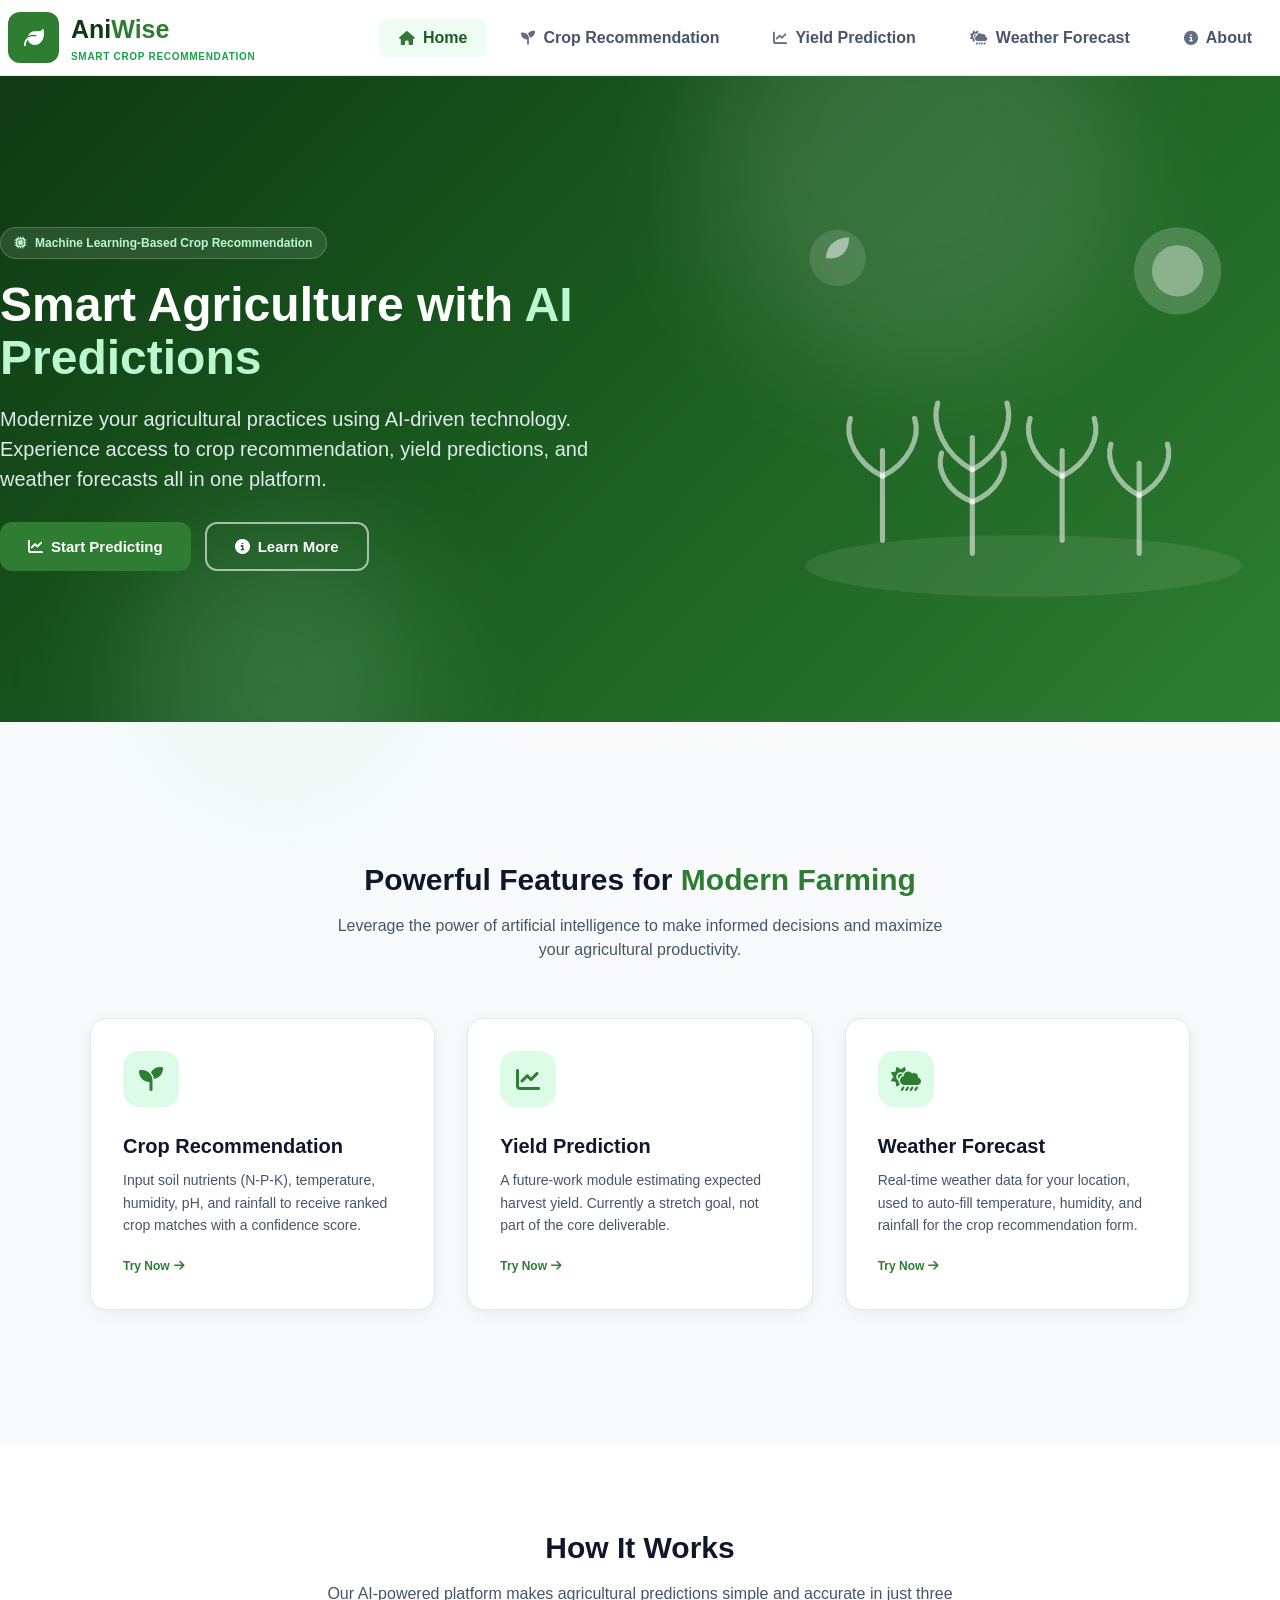
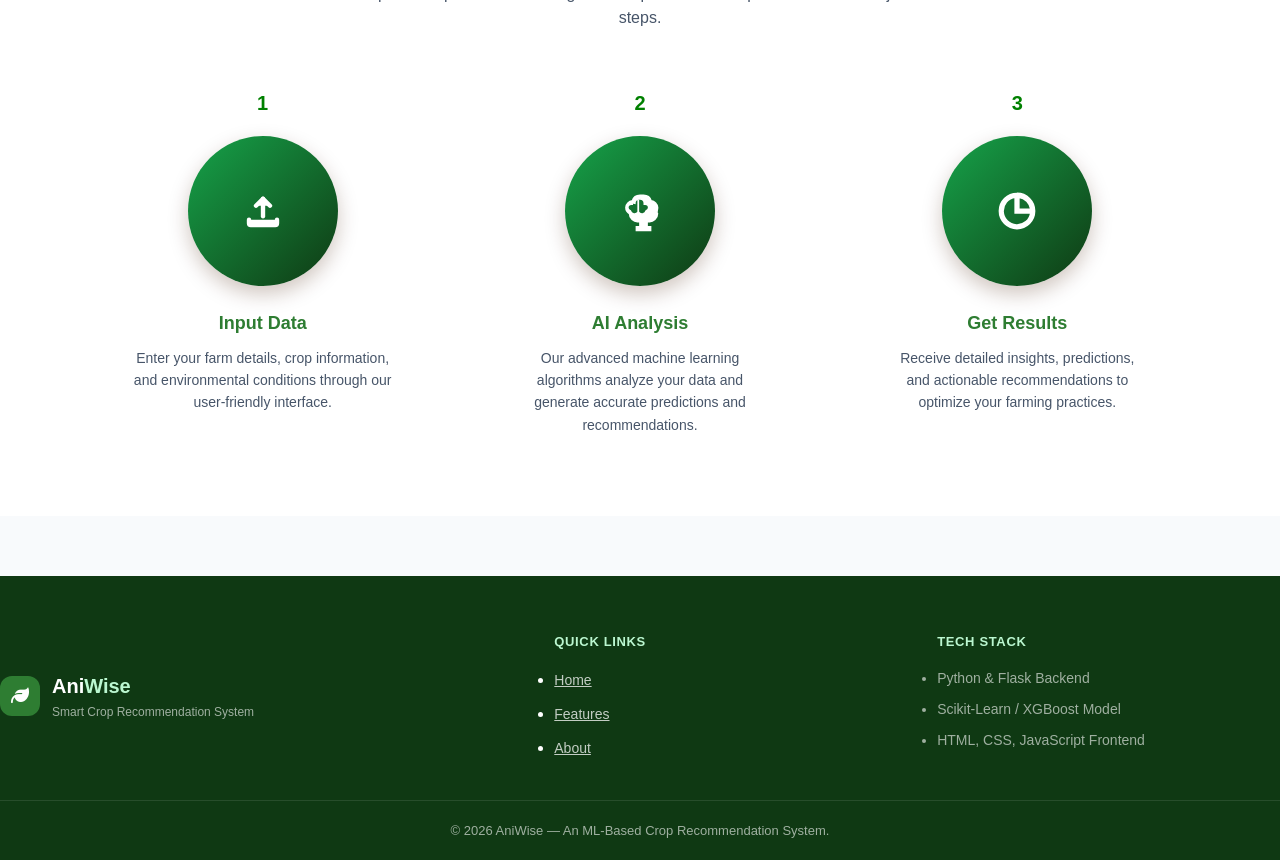
==== index.html @ 0ec26668 "Initial homepage frontend" ====
<!DOCTYPE html>
<html lang="eng">

<head>
    <meta charset="UTF-8">
    <meta name="viewport" content="width=device-width" , initial-scale="1.0">
    <title>AniWise - Smart Crop Recommendation System</title>

    <!-- Icon Library for leaf, wheat, flask icons etc.-->
    <link rel="stylesheet" href="https://cdnjs.cloudflare.com/ajax/libs/font-awesome/6.4.0/css/all.min.css">
    <link rel="preconnect" href="https://fonts.googleapis.com">
    <link rel="preconnect" href="https://fonts.gstatic.com" crossorigin>
    <link href="https://fonts.googleapis.com/css2?family=Plus+Jakarta+Sans:wght@400;500;600;700&display=swap"
        rel="stylesheet">

    <!-- CSS Stylesheet -->
    <link rel="stylesheet" href="style.css">
</head>

<body>
    <!-- ============================================
                    HEADER / NAVIGATION
         ============================================ -->
    <header class="site-header">
        <div class="container header-inner">

            <!-- Logo + brand name -->
            <div class="brand">
                <div class="brand-icon"><i class="fa-solid fa-leaf"></i></div>
                <div>
                    <span class="brand-name">Ani<span class="brand-accent">Wise</span></span>
                    <span class="brand-tagline">Smart Crop Recommendation</span>
                </div>
            </div>

            <!-- Nav links (desktop) -->
            <nav class="nav-links">
                <button class="nav-btn nav-btn-active"><i class="fa-solid fa-house"></i> Home</button>
                <button class="nav-btn"><i class="fa-solid fa-seedling"></i> Crop Recommendation</button>
                <button class="nav-btn"><i class="fa-solid fa-chart-line"></i> Yield Prediction</button>
                <button class="nav-btn"><i class="fa-solid fa-cloud-sun-rain"></i> Weather Forecast</button>
                <button class="nav-btn" onclick="scrollToSection('about-section')"><i
                        class="fa-solid fa-circle-info"></i> About</button>
            </nav>

            <!-- Hamburger button (mobile only) -->
            <button id="mobile-menu-btn" class="mobile-menu-btn">
                <i class="fa-solid fa-bars"></i>
            </button>
        </div>

        <!-- Mobile dropdown menu — hidden by default, toggled by script.js -->
        <div id="mobile-menu" class="mobile-menu">
            <button class="mobile-menu-item">Home</button>
            <button class="mobile-menu-item">Crop Recommendation</button>
            <button class="mobile-menu-item">Yield Prediction</button>
            <button class="mobile-menu-item">Weather</button>
        </div>
    </header>

    <main>

        <!-- ============================================
     HERO SECTION
     ============================================ -->
        <div class="hero">
            <!-- Decorative glow circles, purely visual, positioned behind content -->
            <div class="hero-glow hero-glow-1"></div>
            <div class="hero-glow hero-glow-2"></div>

            <div class="container hero-inner">

                <!-- Left side: headline + text -->
                <div class="hero-text">
                    <span class="hero-badge">
                        <i class="fa-solid fa-microchip"></i> Machine Learning-Based Crop Recommendation
                    </span>
                    <h1 class="hero-title">
                        Smart Agriculture with <span class="hero-title-accent">AI Predictions</span>
                    </h1>
                    <p class="hero-subtitle">
                        Modernize your agricultural practices using AI-driven technology. Experience access to crop
                        recommendation, yield predictions, and weather forecasts all in one platform.
                    </p>
                    <div class="hero-buttons">
                        <button class="btn btn-primary btn-large" onclick="scrollToSection('features-section')">
                            <i class="fa-solid fa-chart-line"></i> Start Predicting
                        </button>
                        <button class="btn btn-outline btn-large" onclick="scrollToSection('about-section')">
                            <i class="fa-solid fa-circle-info"></i> Learn More
                        </button>
                    </div>
                </div>

                <!-- Right side: custom farm illustration (SVG, no image licensing needed) -->
                <div class="hero-illustration">
                    <svg viewBox="0 0 400 340" class="hero-svg" xmlns="http://www.w3.org/2000/svg">
                        <!-- ground -->
                        <ellipse cx="200" cy="300" rx="170" ry="24" fill="rgba(255,255,255,0.08)" />

                        <!-- sun -->
                        <circle cx="320" cy="70" r="34" fill="rgba(255,255,255,0.18)" />
                        <circle cx="320" cy="70" r="20" fill="rgba(255,255,255,0.35)" />

                        <!-- rows of crop leaves -->
                        <g fill="none" stroke="rgba(255,255,255,0.55)" stroke-width="4" stroke-linecap="round">
                            <path d="M90 280 V210" />
                            <path d="M90 230 C70 220 60 200 65 185" />
                            <path d="M90 230 C110 220 120 200 115 185" />

                            <path d="M160 290 V200" />
                            <path d="M160 225 C138 213 128 190 133 173" />
                            <path d="M160 225 C182 213 192 190 187 173" />
                            <path d="M160 250 C140 242 132 225 136 212" />
                            <path d="M160 250 C180 242 188 225 184 212" />

                            <path d="M230 280 V210" />
                            <path d="M230 230 C210 220 200 200 205 185" />
                            <path d="M230 230 C250 220 260 200 255 185" />

                            <path d="M290 290 V220" />
                            <path d="M290 245 C272 236 264 218 268 205" />
                            <path d="M290 245 C308 236 316 218 312 205" />
                        </g>

                        <!-- small leaf badge accent, top left -->
                        <circle cx="55" cy="60" r="22" fill="rgba(255,255,255,0.12)" />
                        <path d="M46 60 C46 50 54 44 64 44 C64 54 58 62 46 60 Z" fill="rgba(255,255,255,0.5)" />
                    </svg>
                </div>

            </div>
        </div>

        <!-- ============================================
             FEATURES SECTION
             ============================================ -->
        <div class="container features-section" id="features-section">

            <div class="section-heading">
                <h2>Powerful Features for <span class="section-heading-accent">Modern Farming</span></h2>
                <p>Leverage the power of artificial intelligence to make informed decisions and maximize your
                    agricultural productivity.</p>
            </div>

            <div class="features-grid features-grid-3">

                <!-- Feature 1 -->
                <div class="feature-card">
                    <div class="feature-icon"><i class="fa-solid fa-seedling"></i></div>
                    <h3>Crop Recommendation</h3>
                    <p>Input soil nutrients (N-P-K), temperature, humidity, pH, and rainfall to receive ranked crop
                        matches with a confidence score.</p>
                    <span class="feature-link">Try Now <i class="fa-solid fa-arrow-right"></i></span>
                </div>

                <!-- Feature 2 -->
                <div class="feature-card">
                    <div class="feature-icon"><i class="fa-solid fa-chart-line"></i></div>
                    <div class="feature-title-row">
                        <h3>Yield Prediction</h3>
                    </div>
                    <p>A future-work module estimating expected harvest yield. Currently a stretch goal, not part of the
                        core deliverable.</p>
                    <span class="feature-link">Try Now <i class="fa-solid fa-arrow-right"></i></span>
                </div>

                <!-- Feature 3 -->
                <div class="feature-card">
                    <div class="feature-icon"><i class="fa-solid fa-cloud-sun-rain"></i></div>
                    <div class="feature-title-row">
                        <h3>Weather Forecast</h3>
                    </div>
                    <p>Real-time weather data for your location, used to auto-fill temperature, humidity, and rainfall
                        for the crop recommendation form.</p>
                    <span class="feature-link">Try Now <i class="fa-solid fa-arrow-right"></i></span>
                </div>

            </div>
        </div>

        <section class="about" id="about-section">
            <div class="section-header">
                <h2>How It Works</h2>
                <p>Our AI-powered platform makes agricultural predictions simple and accurate in just three steps.</p>

            </div>

            <div class="steps-container">
                <!-- Step 1 -->
                <div class="step-card">
                    <div class="step-number">1</div>
                    <div class="icon-circle">
                        <!-- Tray/Upload Icon -->
                        <svg viewBox="0 0 24 24" fill="none" stroke="currentColor" stroke-width="2.5"
                            stroke-linecap="round" stroke-linejoin="round">
                            <path d="M4 17v2a1 1 0 0 0 1 1h14a1 1 0 0 0 1-1v-2" />
                            <polyline points="8 9 12 5 16 9" />
                            <line x1="12" y1="5" x2="12" y2="15" />
                        </svg>
                    </div>
                    <h3 class="step-title">Input Data</h3>
                    <p class="step-description">Enter your farm details, crop information, and environmental conditions
                        through our user-friendly interface.</p>
                </div>

                <!-- Step 2 -->
                <div class="step-card">
                    <div class="step-number">2</div>
                    <div class="icon-circle">
                        <!-- Brain Icon -->
                        <svg viewBox="0 0 24 24">
                            <path
                                d="M12 3a4.5 4.5 0 0 0-4.33 3.27A4.002 4.002 0 0 0 4 10c0 1.51.84 2.82 2.08 3.51A4.502 4.502 0 0 0 11 18h1v3h-2v2h8v-2h-2v-3h1a4.502 4.502 0 0 0 4.92-4.49C21.16 12.82 22 11.51 22 10a4.002 4.002 0 0 0-3.67-3.73A4.5 4.5 0 0 0 14 3h-2zm-1 2h1a2.5 2.5 0 0 1 2.5 2.5v.5h.5A2 2 0 0 1 17 10a2 2 0 0 1-1.38 1.9 2.5 2.5 0 0 1-4.62.6V5zm-2 2.5A2.5 2.5 0 0 1 11.5 5H11v7.5A2.5 2.5 0 0 1 6.38 11.9 2 2 0 0 1 5 10a2 2 0 0 1 2-2h.5v-.5A2.5 2.5 0 0 1 9 7.5z" />
                        </svg>
                    </div>
                    <h3 class="step-title">AI Analysis</h3>
                    <p class="step-description">Our advanced machine learning algorithms analyze your data and generate
                        accurate predictions and recommendations.</p>
                </div>

                <!-- Step 3 -->
                <div class="step-card">
                    <div class="step-number">3</div>
                    <div class="icon-circle">
                        <!-- Pie Chart Icon -->
                        <svg viewBox="0 0 24 24">
                            <path
                                d="M12 2a10 10 0 1 0 10 10A10 10 0 0 0 12 2zm1 2.07A8 8 0 0 1 19.93 11H13ZM11 4.07V13h8.93A8 8 0 1 1 11 4.07z" />
                        </svg>
                    </div>
                    <h3 class="step-title">Get Results</h3>
                    <p class="step-description">Receive detailed insights, predictions, and actionable recommendations
                        to optimize your farming practices.</p>
                </div>
            </div>
        </section>


        <!-- ============================================
                            FOOTER
     ============================================ -->
        <footer class="site-footer">
            <div class="container footer-inner">

                <div class="footer-brand">
                    <div class="footer-brand-icon"><i class="fa-solid fa-leaf"></i></div>
                    <div>
                        <span class="footer-brand-name">Ani<span class="footer-brand-accent">Wise</span></span>
                        <p class="footer-tagline">Smart Crop Recommendation System</p>
                    </div>
                </div>

                <div class="footer-links-group">
                    <h4>Quick Links</h4>
                    <ul class="footer-links">
                        <li><a href="#">Home</a></li>
                        <li><a href="#" onclick="scrollToSection('features-section')">Features</a></li>
                        <li><a href="#" onclick="scrollToSection('about-section')">About</a></li>
                    </ul>
                </div>

                <div class="footer-links-group">
                    <h4>Tech Stack</h4>
                    <ul class="footer-links footer-links-static">
                        <li>Python & Flask Backend</li>
                        <li>Scikit-Learn / XGBoost Model</li>
                        <li>HTML, CSS, JavaScript Frontend</li>
                    </ul>
                </div>

            </div>

            <div class="footer-bottom">
                <p>&copy; 2026 AniWise — An ML-Based Crop Recommendation System.</p>
            </div>
        </footer>

    </main>

    <script src="script.js"></script>

</body>

</html>
---- style.css ----
/* ==========================================================================
   AniWise — Homepage Layout
   Read top to bottom: reset -> colors -> layout helpers -> header ->
   buttons -> hero -> features -> responsive
   ========================================================================== */

/* -- Reset --*/
* {
    margin: 0;
    padding: 0;
    box-sizing: border-box;
}

body {
    font-family: -apple-system, "Segoe UI", Roboto, Arial, sans-serif;
    color: #1e293b;
    background-color: #f8fafc;
    line-height: 1.5;
}

button {
    font-family: inherit;
    cursor: pointer;
    border: none;
    background: none;
}

html {
    scroll-behavior: smooth;
}

/* --- 2. Color Variables ---
   This is the equivalent of Tailwind's "agri-700" etc, just written by
   hand. Change a value here and it updates everywhere it's used. */
:root {
    --agri-50: #f0fdf4;
    --agri-100: #dcfce7;
    --agri-200: #bbf7d0;
    --agri-600: #16a34a;
    --agri-700: #2e7d32;
    --agri-800: #1b5e20;
    --agri-900: #0f3913;

    --slate-100: #f1f5f9;
    --slate-200: #e2e8f0;
    --slate-500: #64748b;
    --slate-600: #475569;
    --slate-700: #334155;
    --slate-900: #0f172a;

    --amber-100: #fef3c7;
    --amber-800: #92400e;

    --blue-100: #dbeafe;
    --blue-800: #1e40af;

    --card-shadow: 0 4px 20px -2px rgba(46, 125, 50, 0.08), 0 2px 6px -1px rgba(0, 0, 0, 0.04);
}

/* --- 3. Layout Helper ---*/

.container {
    max-width: 1350px;
    margin: 0 auto;
    padding: 0 24x;
}

/* --- 4. Header --- */
.site-header {
    position: sticky;
    top: 0;
    z-index: 50;
    background: rgba(255, 255, 255, 0.95);
    backdrop-filter: blur(6px);
    border-bottom: 1px solid var(--slate-200);
}

.header-inner {
    display: flex;
    align-items: center;
    justify-content: space-between;
    height: 75px;
    padding: 0 8px;
}

.brand {
    display: flex;
    align-items: center;
    gap: 12px;
    cursor: pointer;
}

.brand-icon {
    width: 51px;
    height: 51px;
    border-radius: 12px;
    background: var(--agri-700);
    color: white;
    display: flex;
    align-items: center;
    justify-content: center;
    font-size: 20px;
}

.brand-name {
    font-size: 25px;
    font-weight: 775;
    color: var(--agri-900);

}

.brand-accent {
    color: var(--agri-700);
}

.brand-tagline {
    display: block;
    font-size: 10px;
    text-transform: uppercase;
    font-weight: 700;
    color: var(--agri-600);
    letter-spacing: 0.07em;
}

.nav-links {
    display: flex;
    gap: 14px;
}

.nav-btn {
    padding: 10px 20px;
    border-radius: 8px;
    font-size: 16px;
    font-weight: 600;
    color: var(--slate-600);
    transition: background-color 0.15s, color 0.15s;

}

.nav-btn,
.mobile-menu-item {
    display: inline-flex;
    /* lets icon and text sit side by side */
    align-items: center;
    gap: 8px;
}

.nav-btn i,
.mobile-menu-item i {
    font-size: 14px;
    opacity: 0.85;
}

.nav-btn-active {
    color: var(--agri-800);
    background-color: var(--agri-50);
}

.mobile-menu-btn {
    display: none;
    font-size: 20px;
    color: var(--slate-600);
    padding: 8px;
}

.mobile-menu {
    display: none;
    background: white;
    border-bottom: 1px solid var(--slate-200);
    padding: 8px 24px 16px;
    flex-direction: column;
    gap: 8px;
}

.mobile-menu.mobile-menu-open {
    display: flex;
}

.mobile-menu-item {
    text-align: left;
    padding: 10px 12px;
    border-radius: 8px;
    font-weight: 500;
    color: var(--slate-700);
}

.mobile-menu-item:hover {
    background-color: var(--agri-50);
}

/* --- 5. Buttons ---
   One base .btn class handles the shared shape (padding, radius, font),
   then modifier classes (.btn-primary, .btn-white) just swap colors. */

.btn {
    display: inline-flex;
    align-items: center;
    justify-content: center;
    gap: 8px;
    font-weight: 700;
    font-size: 14px;
    padding: 12px 24px;
    border-radius: 12px;
    transition: background-color 0.15s;
}

.btn-primary {
    background-color: var(--agri-700);
    color: white;
}

.btn-primary:hover {
    background-color: var(--agri-800);
}

.btn-white {
    background-color: white;
    color: var(--agri-900);
    box-shadow: 0 4px 14px rgba(0, 0, 0, 0.15);
}

.btn-white:hover {
    background-color: var(--agri-50);
}

/* Outline style — transparent fill, visible border, used for secondary
   actions like "Learn More" so it doesn't compete with the primary button */
.btn-outline {
    background-color: transparent;
    color: white;
    border: 2px solid rgba(255, 255, 255, 0.6);
}

.btn-outline:hover {
    background-color: rgba(255, 255, 255, 0.1);
    border-color: white;
}

/* Slightly bigger padding/text for prominent hero buttons */
.btn-large {
    padding: 14px 28px;
    font-size: 15px;
}

/* --- 6. Hero Section --- */
.hero {
    position: relative;
    background: linear-gradient(135deg, var(--agri-900) 0%, var(--agri-800) 50%, var(--agri-700) 100%);
    color: white;
    padding: 105px 0;
}

.hero-glow {
    position: absolute;
    border-radius: 50%;
    filter: blur(60px);
    pointer-events: none;
}

.hero-glow-1 {
    width: 420px;
    height: 420px;
    background: rgba(255, 255, 255, 0.12);
    top: -120px;
    left: 55%;
}

.hero-glow-2 {
    width: 300px;
    height: 300px;
    background: rgba(187, 247, 208, 0.15);
    bottom: -100px;
    left: 10%;
}

.hero-inner {
    position: relative;
    z-index: 1;
    display: grid;
    grid-template-columns: 7fr 5fr;
    gap: 48px;
    align-items: center;
}

.hero-badge {
    display: inline-flex;
    align-items: center;
    gap: 8px;
    background: rgba(255, 255, 255, 0.1);
    border: 1px solid rgba(255, 255, 255, 0.2);
    padding: 6px 14px;
    border-radius: 999px;
    font-size: 12px;
    font-weight: 600;
    color: var(--agri-200);
    margin-bottom: 20px;
}

.hero-title {
    font-size: 48px;
    font-weight: 900;
    line-height: 1.1;
    margin-bottom: 20px;
}

.hero-title-accent {
    color: var(--agri-200);
}

.hero-subtitle {
    font-size: 20px;
    font-weight: 300;
    color: #e2e8f0;
    max-width: 600px;
    margin-bottom: 28px;
}

.hero-buttons {
    display: flex;
    gap: 14px;
    flex-wrap: wrap;
}

.hero-illustration {
    display: flex;
    justify-content: center;
}

.hero-svg {
    width: 100%;
    max-width: 560px;
    height: auto;
}

.hero-stats {
    display: grid;
    grid-template-columns: 1fr 1fr;
    gap: 16px;
}

.stat-card {
    background: rgba(255, 255, 255, 0.1);
    border: 1px solid rgba(255, 255, 255, 0.1);
    border-radius: 16px;
    padding: 20px;
    text-align: center;
}

.stat-icon {
    width: 48px;
    height: 48px;
    background: rgba(255, 255, 255, 0.2);
    border-radius: 12px;
    display: flex;
    align-items: center;
    justify-content: center;
    font-size: 22px;
    color: var(--agri-200);
    margin: 0 auto 12px;
}

.stat-number {
    font-size: 24px;
    font-weight: 700;
}

.stat-label {
    font-size: 12px;
    color: #cbd5e1;
    margin-top: 4px;
}

/* --- 7. Features Section --- */
.features-section {
    padding: 135px 24px;
}

.section-heading {
    text-align: center;
    max-width: 640px;
    margin: 0 auto 56px;
}

.section-heading h2 {
    font-size: 30px;
    font-weight: 800;
    color: var(--slate-900);
}

.section-heading p {
    margin-top: 12px;
    color: var(--slate-600);
}

.section-heading-accent {
    color: var(--agri-700);
}

.features-grid {
    display: grid;
    gap: 32px;
    margin: 0 auto;
}

.features-grid-3 {
    grid-template-columns: 1fr 1fr 1fr;
    max-width: 1100px;
}

.feature-card {
    background: white;
    padding: 32px;
    border-radius: 16px;
    border: 1px solid var(--slate-200);
    box-shadow: var(--card-shadow);
    cursor: pointer;
    transition: transform 0.15s;
}

.feature-card:hover {
    transform: translateY(-4px);
    /* nudges card up slightly on hover */
}

.feature-icon {
    width: 56px;
    height: 56px;
    background: var(--agri-100);
    color: var(--agri-700);
    border-radius: 16px;
    display: flex;
    align-items: center;
    justify-content: center;
    font-size: 24px;
    margin-bottom: 24px;
}

.feature-card h3 {
    font-size: 20px;
    font-weight: 700;
    color: var(--slate-900);
    margin-bottom: 8px;
}

.feature-title-row {
    display: flex;
    align-items: center;
    gap: 8px;
    margin-bottom: 8px;
}

.feature-title-row h3 {
    margin-bottom: 0;
}

.feature-card p {
    font-size: 14px;
    color: var(--slate-600);
    line-height: 1.6;
    margin-bottom: 16px;
}

.feature-link {
    font-size: 12px;
    font-weight: 700;
    color: var(--agri-700);
    display: inline-flex;
    align-items: center;
    gap: 4px;
}

/* --- 8. Badges (small pill labels like "Prototype", "Live API") --- */
.badge {
    display: inline-block;
    font-size: 10px;
    font-weight: 800;
    text-transform: uppercase;
    letter-spacing: 0.04em;
    padding: 3px 10px;
    border-radius: 999px;
}

.badge-amber {
    background: var(--amber-100);
    color: var(--amber-800);
}

.badge-blue {
    background: var(--blue-100);
    color: var(--blue-800);
}


/* --- How It Works / About Section --- */
.about {
    padding: 80px 24px;
    background-color: white;
    /* matches the reference more closely than gray */
}

.about .section-header {
    text-align: center;
    max-width: 640px;
    margin: 0 auto 56px;
}

.about .section-header h2 {
    font-size: 30px;
    font-weight: 800;
    color: var(--slate-900);
}

.about .section-header p {
    margin-top: 12px;
    color: var(--slate-600);
}

.steps-container {
    display: grid;
    grid-template-columns: 1fr 1fr 1fr;
    gap: 32px;
    max-width: 1100px;
    margin: 0 auto;
}

/* No more card box — just a centered flex column */
.step-card {
    display: flex;
    flex-direction: column;
    align-items: center;
    text-align: center;
}

.step-number {
    width: 34px;
    height: 34px;
    background: var(--agri-500);
    color: green;
    border-radius: 50%;
    display: flex;
    align-items: center;
    justify-content: center;
    font-size: 20px;
    font-weight: 800;
    margin-bottom: 16px;
}

/* Big gradient circle for the icon */
.icon-circle {
    width: 150px;
    height: 150px;
    background: linear-gradient(135deg, var(--agri-600) 0%, var(--agri-900) 100%);
    box-shadow: 0 8px 20px rgba(69, 26, 3, 0.25);
    border-radius: 50%;
    display: flex;
    align-items: center;
    justify-content: center;
    margin-bottom: 24px;
}

.icon-circle svg {
    width: 42px;
    height: 42px;
    fill: white;
    stroke: white;
}

.step-title {
    font-size: 18px;
    font-weight: 700;
    color: var(--agri-700);
    /* was slate-900 */
    margin-bottom: 10px;
}

.step-description {
    font-size: 14px;
    color: var(--slate-600);
    line-height: 1.6;
    max-width: 260px;
    /* keeps description text from stretching too wide under a narrow icon */
}


/* --- Footer --- */
.site-footer {
    background: var(--agri-900);
    color: white;
    padding: 56px 0 0;
    margin-top: 60px;
}

.footer-inner {
    display: grid;
    grid-template-columns: 1.5fr 1fr 1fr;
    gap: 40px;
    padding-bottom: 40px;
}

.footer-brand {
    display: flex;
    align-items: center;
    gap: 12px;
}

.footer-brand-icon {
    width: 40px;
    height: 40px;
    background: var(--agri-700);
    border-radius: 12px;
    display: flex;
    align-items: center;
    justify-content: center;
    font-size: 18px;
    flex-shrink: 0;
}

.footer-brand-name {
    font-size: 20px;
    font-weight: 800;
    color: white;
}

.footer-brand-accent {
    color: var(--agri-200);
}

.footer-tagline {
    font-size: 12px;
    color: rgba(255, 255, 255, 0.6);
    margin-top: 2px;
}

.footer-links-group h4 {
    font-size: 13px;
    text-transform: uppercase;
    letter-spacing: 0.05em;
    color: var(--agri-200);
    margin-bottom: 16px;
}

.footer-links {
    display: flex;
    flex-direction: column;
    gap: 10px;
}

.footer-links a {
    font-size: 14px;
    color: rgba(255, 255, 255, 0.75);
    transition: color 0.15s;
    cursor: pointer;
}

.footer-links a:hover {
    color: white;
}

.footer-links-static li {
    font-size: 14px;
    color: rgba(255, 255, 255, 0.6);
}

.footer-bottom {
    border-top: 1px solid rgba(255, 255, 255, 0.1);
    padding: 20px 0;
    text-align: center;
}

.footer-bottom p {
    font-size: 13px;
    color: rgba(255, 255, 255, 0.6);
}




/* --- 9. Responsive: tablet and smaller --- */
@media (max-width: 900px) {

    .nav-links,
    .header-cta {
        display: none;
        /* hide desktop nav + CTA button */
    }

    .mobile-menu-btn {
        display: block;
        /* show the hamburger icon instead */
    }

    .hero-inner {
        grid-template-columns: 1fr;
        /* stack text and stats vertically */
        text-align: center;
    }

    .hero-text {
        display: flex;
        flex-direction: column;
        align-items: center;
    }

    .features-grid-3 {
        grid-template-columns: 1fr;
        /* stack the 3 feature cards */
    }

    @media (max-width: 900px) {
        .steps-container {
            grid-template-columns: 1fr;
        }
    }

    @media (max-width: 900px) {
        .footer-inner {
            grid-template-columns: 1fr;
            gap: 32px;
            text-align: center;
        }

        .footer-brand {
            justify-content: center;
        }
    }


}
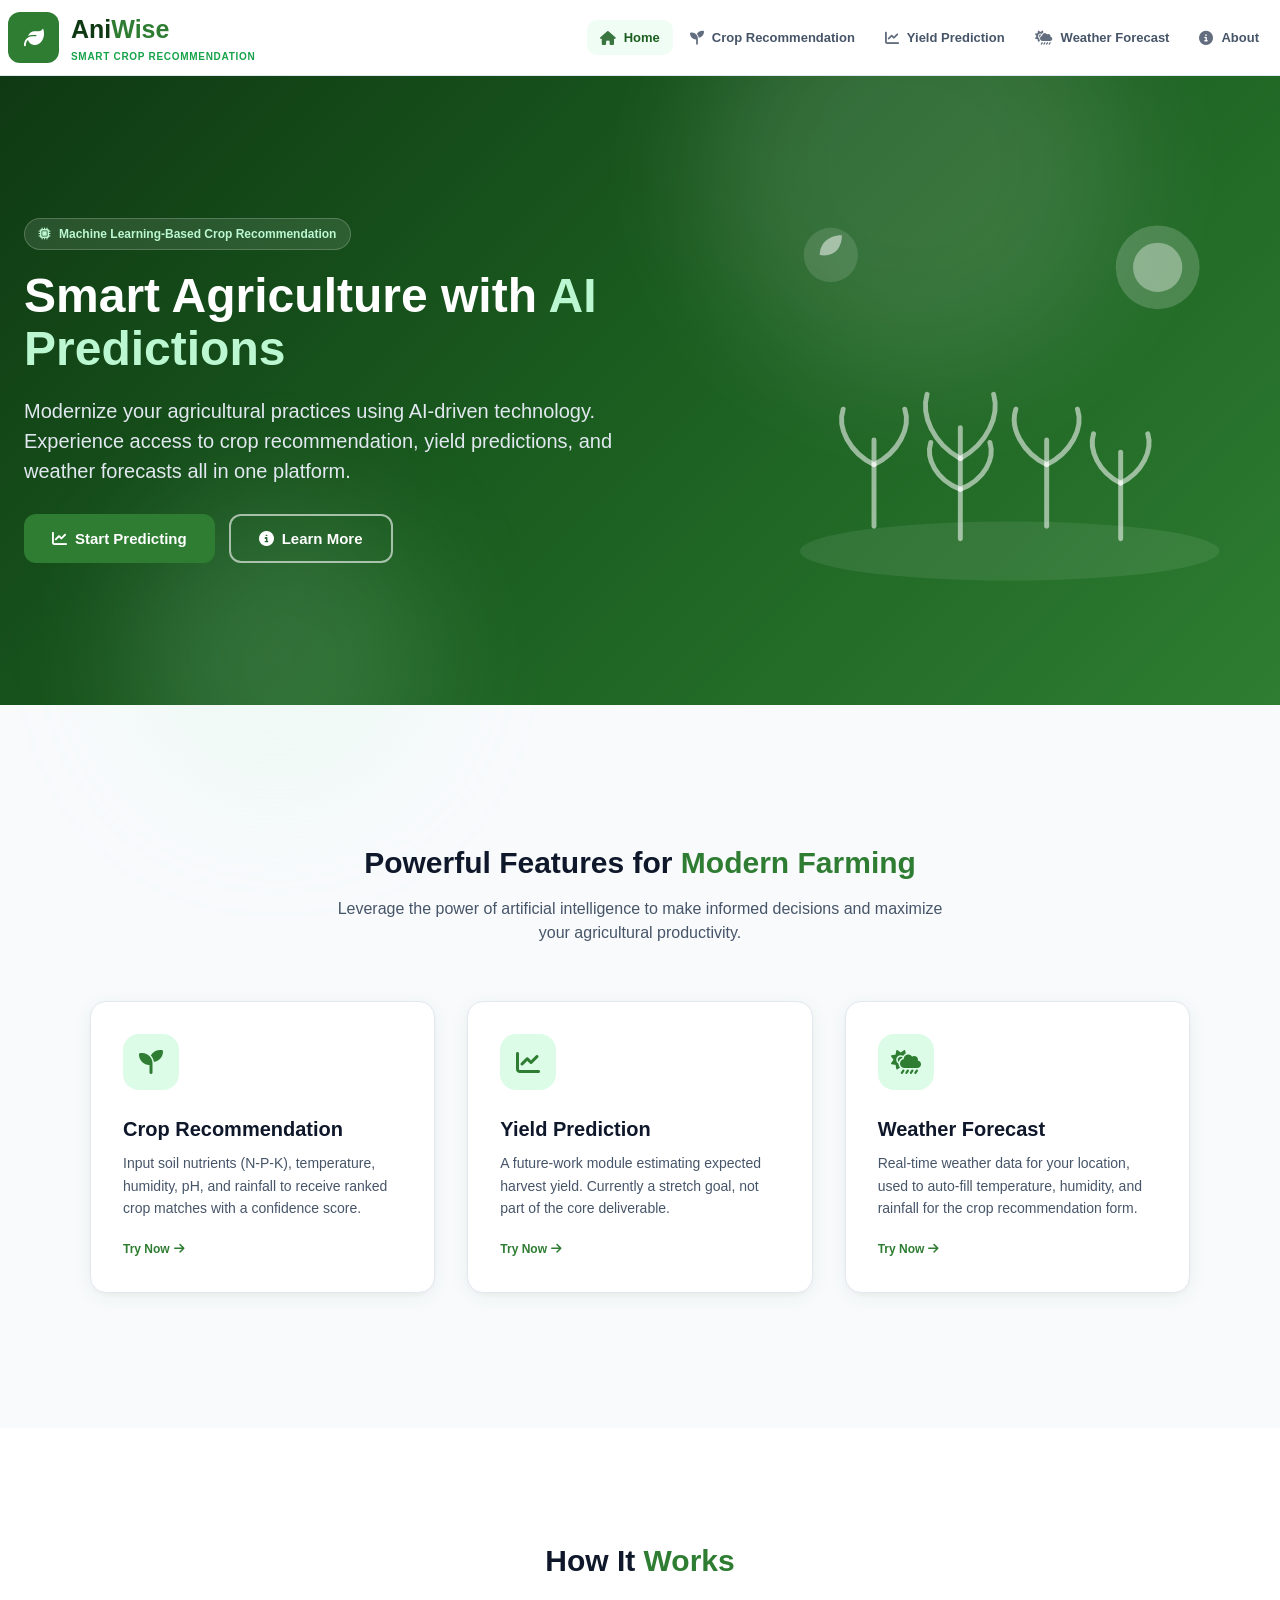
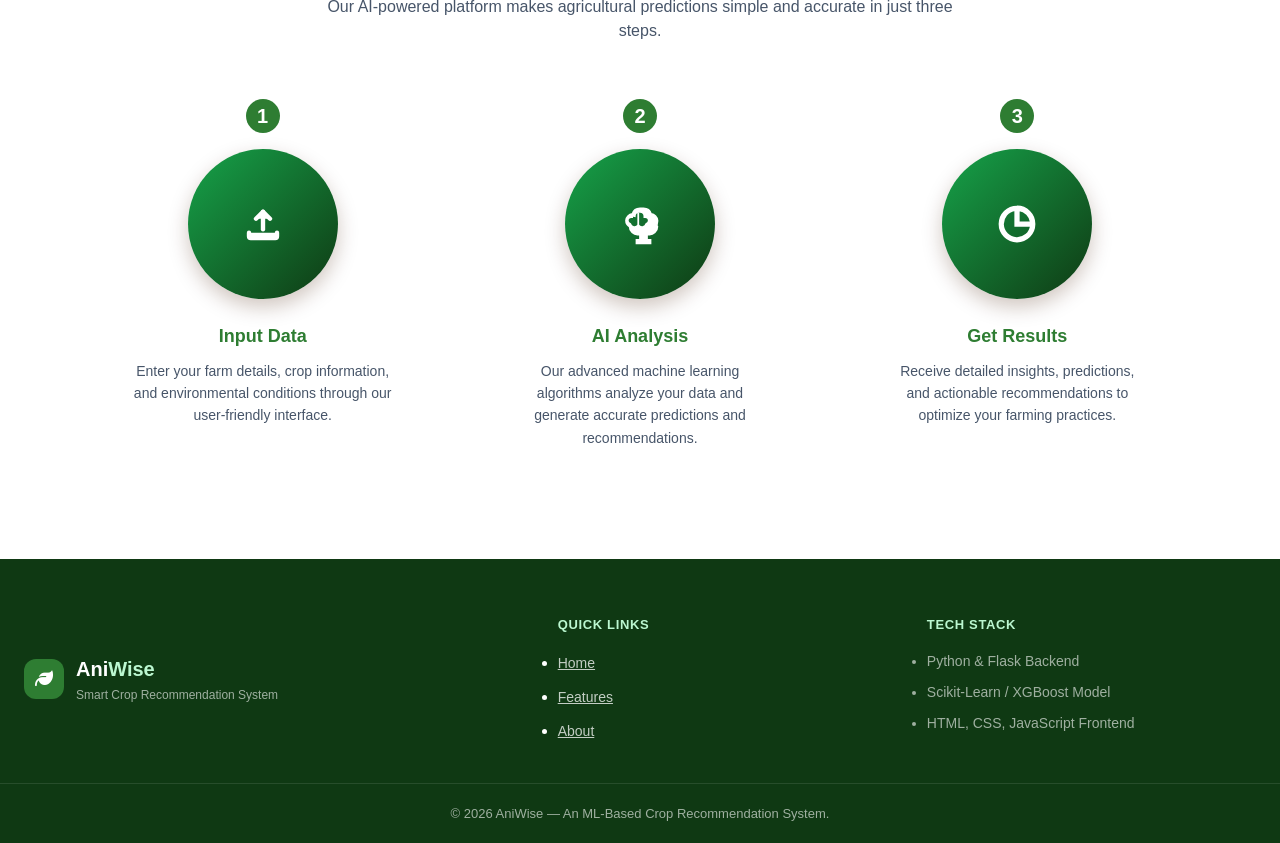
==== commit de3035f3: "Add crop recommendation, yield prediction, and about pages" ====
--- a/index.html
+++ b/index.html
@@ -1,9 +1,9 @@
 <!DOCTYPE html>
-<html lang="eng">
+<html lang="en">
 
 <head>
     <meta charset="UTF-8">
-    <meta name="viewport" content="width=device-width" , initial-scale="1.0">
+    <meta name="viewport" content="width=device-width, initial-scale=1.0">
     <title>AniWise - Smart Crop Recommendation System</title>
 
     <!-- Icon Library for leaf, wheat, flask icons etc.-->
@@ -14,7 +14,7 @@
         rel="stylesheet">
 
     <!-- CSS Stylesheet -->
-    <link rel="stylesheet" href="style.css">
+    <link rel="stylesheet" href="css/main.css">
 </head>
 
 <body>
@@ -36,26 +36,23 @@
             <!-- Nav links (desktop) -->
             <nav class="nav-links">
                 <button class="nav-btn nav-btn-active"><i class="fa-solid fa-house"></i> Home</button>
-                <button class="nav-btn"><i class="fa-solid fa-seedling"></i> Crop Recommendation</button>
-                <button class="nav-btn"><i class="fa-solid fa-chart-line"></i> Yield Prediction</button>
-                <button class="nav-btn"><i class="fa-solid fa-cloud-sun-rain"></i> Weather Forecast</button>
-                <button class="nav-btn" onclick="scrollToSection('about-section')"><i
-                        class="fa-solid fa-circle-info"></i> About</button>
+                <a href="crop-recommendation.html" class="nav-btn">
+                    <i class="fa-solid fa-seedling"></i>
+                    Crop Recommendation
+                </a>
+                <a href="yield.html" class="nav-btn">
+                    <i class="fa-solid fa-chart-line"></i>
+                    Yield Prediction
+                    <a href="#weather-section" class="nav-btn">
+                        <i class="fa-solid fa-cloud-sun-rain"></i>
+                        Weather Forecast
+                    </a>
+                    <a href="about.html" class="nav-btn">
+                        <i class="fa-solid fa-circle-info"></i>
+                        About
+                    </a>
             </nav>
 
-            <!-- Hamburger button (mobile only) -->
-            <button id="mobile-menu-btn" class="mobile-menu-btn">
-                <i class="fa-solid fa-bars"></i>
-            </button>
-        </div>
-
-        <!-- Mobile dropdown menu — hidden by default, toggled by script.js -->
-        <div id="mobile-menu" class="mobile-menu">
-            <button class="mobile-menu-item">Home</button>
-            <button class="mobile-menu-item">Crop Recommendation</button>
-            <button class="mobile-menu-item">Yield Prediction</button>
-            <button class="mobile-menu-item">Weather</button>
-        </div>
     </header>
 
     <main>
@@ -151,7 +148,9 @@
                     <h3>Crop Recommendation</h3>
                     <p>Input soil nutrients (N-P-K), temperature, humidity, pH, and rainfall to receive ranked crop
                         matches with a confidence score.</p>
-                    <span class="feature-link">Try Now <i class="fa-solid fa-arrow-right"></i></span>
+                    <a href="crop-recommendation.html" class="feature-link">
+                        Try Now <i class="fa-solid fa-arrow-right"></i>
+                    </a>
                 </div>
 
                 <!-- Feature 2 -->
@@ -162,7 +161,10 @@
                     </div>
                     <p>A future-work module estimating expected harvest yield. Currently a stretch goal, not part of the
                         core deliverable.</p>
-                    <span class="feature-link">Try Now <i class="fa-solid fa-arrow-right"></i></span>
+                    <a href="yield.html" class="feature-link">
+                        Try Now
+                        <i class="fa-solid fa-arrow-right"></i>
+                    </a>
                 </div>
 
                 <!-- Feature 3 -->
@@ -179,9 +181,14 @@
             </div>
         </div>
 
+
+        <!-- ============================================
+             HOW IT WORKS SECTION
+             ============================================ -->
+
         <section class="about" id="about-section">
             <div class="section-header">
-                <h2>How It Works</h2>
+                <h2>How It <span class="section-heading-accent">Works</span></h2>
                 <p>Our AI-powered platform makes agricultural predictions simple and accurate in just three steps.</p>
 
             </div>
@@ -278,8 +285,7 @@
 
     </main>
 
-    <script src="script.js"></script>
-
+    <script src="js/script.js"></script>
 </body>
 
 </html>
--- a/css/main.css
+++ b/css/main.css
@@ -0,0 +1,842 @@
+/* ==========================================================================
+   AniWise — Main / Homepage Stylesheet
+   Shared styles + Homepage
+   ========================================================================== */
+
+
+/* ==========================================================================
+   1. RESET
+   ========================================================================== */
+
+* {
+    margin: 0;
+    padding: 0;
+    box-sizing: border-box;
+}
+
+html {
+    scroll-behavior: smooth;
+}
+
+body {
+    font-family: -apple-system, "Segoe UI", Roboto, Arial, sans-serif;
+    color: #1e293b;
+    background-color: #f8fafc;
+    line-height: 1.5;
+}
+
+button {
+    font-family: inherit;
+    cursor: pointer;
+    border: none;
+    background: none;
+}
+
+
+/* ==========================================================================
+   2. COLOR VARIABLES
+   ========================================================================== */
+
+:root {
+    --agri-50: #f0fdf4;
+    --agri-100: #dcfce7;
+    --agri-200: #bbf7d0;
+    --agri-600: #16a34a;
+    --agri-700: #2e7d32;
+    --agri-800: #1b5e20;
+    --agri-900: #0f3913;
+
+    --slate-100: #f1f5f9;
+    --slate-200: #e2e8f0;
+    --slate-500: #64748b;
+    --slate-600: #475569;
+    --slate-700: #334155;
+    --slate-900: #0f172a;
+
+    --amber-100: #fef3c7;
+    --amber-800: #92400e;
+
+    --blue-100: #dbeafe;
+    --blue-800: #1e40af;
+
+    --card-shadow:
+        0 4px 20px -2px rgba(46, 125, 50, 0.08),
+        0 2px 6px -1px rgba(0, 0, 0, 0.04);
+}
+
+
+/* ==========================================================================
+   3. LAYOUT
+   ========================================================================== */
+
+.container {
+    width: 100%;
+    max-width: 1350px;
+    margin: 0 auto;
+    padding: 0 24px;
+}
+
+
+/* ==========================================================================
+   4. HEADER / NAVIGATION
+   ========================================================================== */
+
+.site-header {
+    position: sticky;
+    top: 0;
+    z-index: 50;
+
+    background: rgba(255, 255, 255, 0.95);
+    backdrop-filter: blur(6px);
+
+    border-bottom: 1px solid var(--slate-200);
+}
+
+.header-inner {
+    display: flex;
+    align-items: center;
+
+    height: 75px;
+    padding: 0 8px;
+}
+
+.brand {
+    display: flex;
+    align-items: center;
+    gap: 12px;
+
+    cursor: pointer;
+}
+
+.brand-icon {
+    width: 51px;
+    height: 51px;
+
+    border-radius: 12px;
+
+    background: var(--agri-700);
+    color: white;
+
+    display: flex;
+    align-items: center;
+    justify-content: center;
+
+    font-size: 20px;
+}
+
+.brand-name {
+    font-size: 25px;
+    font-weight: 775;
+    color: var(--agri-900);
+}
+
+.brand-accent {
+    color: var(--agri-700);
+}
+
+.brand-tagline {
+    display: block;
+
+    font-size: 10px;
+    text-transform: uppercase;
+    font-weight: 700;
+
+    color: var(--agri-600);
+
+    letter-spacing: 0.07em;
+}
+
+.nav-links {
+    display: flex;
+    align-items: center;
+
+    gap: 4px;
+    margin-left: auto;
+
+    flex-shrink: 0;
+}
+
+.nav-btn {
+    display: inline-flex;
+    align-items: center;
+    gap: 8px;
+
+    padding: 9px 12px;
+
+    white-space: nowrap;
+    text-decoration: none;
+
+    color: var(--slate-600);
+
+    font-size: 13px;
+    font-weight: 600;
+
+    background: transparent;
+    border: 1px solid transparent;
+    border-radius: 10px;
+}
+
+.nav-btn:hover {
+    color: var(--agri-700);
+
+    background-color: var(--agri-100);
+
+    border-color: rgba(22, 101, 52, 0.08);
+
+    transform: translateY(-1px);
+}
+
+.nav-btn i {
+    font-size: 14px;
+    opacity: 0.85;
+}
+
+.nav-btn-active {
+    color: var(--agri-800);
+    background-color: var(--agri-50);
+}
+
+
+/* ==========================================================================
+   5. BUTTONS
+   ========================================================================== */
+
+.btn {
+    display: inline-flex;
+    align-items: center;
+    justify-content: center;
+
+    gap: 8px;
+
+    font-weight: 700;
+    font-size: 14px;
+
+    padding: 12px 24px;
+
+    border-radius: 12px;
+
+    transition: background-color 0.15s;
+}
+
+.btn-primary {
+    background-color: var(--agri-700);
+    color: white;
+}
+
+.btn-primary:hover {
+    background-color: var(--agri-800);
+}
+
+.btn-white {
+    background-color: white;
+    color: var(--agri-900);
+
+    box-shadow: 0 4px 14px rgba(0, 0, 0, 0.15);
+}
+
+.btn-white:hover {
+    background-color: var(--agri-50);
+}
+
+.btn-outline {
+    background-color: transparent;
+    color: white;
+
+    border: 2px solid rgba(255, 255, 255, 0.6);
+}
+
+.btn-outline:hover {
+    background-color: rgba(255, 255, 255, 0.1);
+    border-color: white;
+}
+
+.btn-large {
+    padding: 14px 28px;
+    font-size: 15px;
+}
+
+
+/* ==========================================================================
+   6. HERO SECTION
+   ========================================================================== */
+
+.hero {
+    position: relative;
+
+    background: linear-gradient(135deg,
+            var(--agri-900) 0%,
+            var(--agri-800) 50%,
+            var(--agri-700) 100%);
+
+    color: white;
+
+    padding: 105px 0;
+}
+
+.hero-glow {
+    position: absolute;
+
+    border-radius: 50%;
+
+    filter: blur(60px);
+
+    pointer-events: none;
+}
+
+.hero-glow-1 {
+    width: 420px;
+    height: 420px;
+
+    background: rgba(255, 255, 255, 0.12);
+
+    top: -120px;
+    left: 55%;
+}
+
+.hero-glow-2 {
+    width: 300px;
+    height: 300px;
+
+    background: rgba(187, 247, 208, 0.15);
+
+    bottom: -100px;
+    left: 10%;
+}
+
+.hero-inner {
+    position: relative;
+    z-index: 1;
+
+    display: grid;
+
+    grid-template-columns: 7fr 5fr;
+
+    gap: 48px;
+
+    align-items: center;
+}
+
+.hero-badge {
+    display: inline-flex;
+    align-items: center;
+    gap: 8px;
+
+    background: rgba(255, 255, 255, 0.1);
+
+    border: 1px solid rgba(255, 255, 255, 0.2);
+
+    padding: 6px 14px;
+
+    border-radius: 999px;
+
+    font-size: 12px;
+    font-weight: 600;
+
+    color: var(--agri-200);
+
+    margin-bottom: 20px;
+}
+
+.hero-title {
+    font-size: 48px;
+    font-weight: 900;
+
+    line-height: 1.1;
+
+    margin-bottom: 20px;
+}
+
+.hero-title-accent {
+    color: var(--agri-200);
+}
+
+.hero-subtitle {
+    font-size: 20px;
+    font-weight: 300;
+
+    color: #e2e8f0;
+
+    max-width: 600px;
+
+    margin-bottom: 28px;
+}
+
+.hero-buttons {
+    display: flex;
+    gap: 14px;
+
+    flex-wrap: wrap;
+}
+
+.hero-illustration {
+    display: flex;
+    justify-content: center;
+}
+
+.hero-svg {
+    width: 100%;
+    max-width: 560px;
+    height: auto;
+}
+
+.hero-stats {
+    display: grid;
+
+    grid-template-columns: 1fr 1fr;
+
+    gap: 16px;
+}
+
+.stat-card {
+    background: rgba(255, 255, 255, 0.1);
+
+    border: 1px solid rgba(255, 255, 255, 0.1);
+
+    border-radius: 16px;
+
+    padding: 20px;
+
+    text-align: center;
+}
+
+.stat-icon {
+    width: 48px;
+    height: 48px;
+
+    background: rgba(255, 255, 255, 0.2);
+
+    border-radius: 12px;
+
+    display: flex;
+    align-items: center;
+    justify-content: center;
+
+    font-size: 22px;
+
+    color: var(--agri-200);
+
+    margin: 0 auto 12px;
+}
+
+.stat-number {
+    font-size: 24px;
+    font-weight: 700;
+}
+
+.stat-label {
+    font-size: 12px;
+
+    color: #cbd5e1;
+
+    margin-top: 4px;
+}
+
+
+/* ==========================================================================
+   7. FEATURES SECTION
+   ========================================================================== */
+
+.features-section {
+    padding: 135px 24px;
+}
+
+.section-heading {
+    text-align: center;
+
+    max-width: 640px;
+
+    margin: 0 auto 56px;
+}
+
+.section-heading h2 {
+    font-size: 30px;
+    font-weight: 800;
+
+    color: var(--slate-900);
+}
+
+.section-heading p {
+    margin-top: 12px;
+
+    color: var(--slate-600);
+}
+
+.section-heading-accent {
+    color: var(--agri-700);
+}
+
+.features-grid {
+    display: grid;
+
+    gap: 32px;
+
+    margin: 0 auto;
+}
+
+.features-grid-3 {
+    grid-template-columns: 1fr 1fr 1fr;
+
+    max-width: 1100px;
+}
+
+.feature-card {
+    background: white;
+
+    padding: 32px;
+
+    border-radius: 16px;
+
+    border: 1px solid var(--slate-200);
+
+    box-shadow: var(--card-shadow);
+
+    cursor: pointer;
+
+    transition: transform 0.15s;
+}
+
+.feature-card:hover {
+    transform: translateY(-4px);
+}
+
+.feature-icon {
+    width: 56px;
+    height: 56px;
+
+    background: var(--agri-100);
+
+    color: var(--agri-700);
+
+    border-radius: 16px;
+
+    display: flex;
+    align-items: center;
+    justify-content: center;
+
+    font-size: 24px;
+
+    margin-bottom: 24px;
+}
+
+.feature-card h3 {
+    font-size: 20px;
+    font-weight: 700;
+
+    color: var(--slate-900);
+
+    margin-bottom: 8px;
+}
+
+.feature-title-row {
+    display: flex;
+    align-items: center;
+
+    gap: 8px;
+
+    margin-bottom: 8px;
+}
+
+.feature-title-row h3 {
+    margin-bottom: 0;
+}
+
+.feature-card p {
+    font-size: 14px;
+
+    color: var(--slate-600);
+
+    line-height: 1.6;
+
+    margin-bottom: 16px;
+}
+
+.feature-link {
+    font-size: 12px;
+    font-weight: 700;
+
+    color: var(--agri-700);
+
+    display: inline-flex;
+    align-items: center;
+
+    gap: 4px;
+
+    text-decoration: none;
+}
+
+
+/* ==========================================================================
+   8. BADGES
+   ========================================================================== */
+
+.badge {
+    display: inline-block;
+
+    font-size: 10px;
+    font-weight: 800;
+
+    text-transform: uppercase;
+
+    letter-spacing: 0.04em;
+
+    padding: 3px 10px;
+
+    border-radius: 999px;
+}
+
+.badge-amber {
+    background: var(--amber-100);
+    color: var(--amber-800);
+}
+
+.badge-blue {
+    background: var(--blue-100);
+    color: var(--blue-800);
+}
+
+
+/* ==========================================================================
+   9. ABOUT / HOW IT WORKS
+   ========================================================================== */
+
+.about {
+    padding: 110px 24px;
+
+    background-color: white;
+}
+
+.about .section-header {
+    text-align: center;
+
+    max-width: 640px;
+
+    margin: 0 auto 56px;
+}
+
+.about .section-header h2 {
+    font-size: 30px;
+    font-weight: 800;
+
+    color: var(--slate-900);
+}
+
+.about .section-header p {
+    margin-top: 12px;
+
+    color: var(--slate-600);
+}
+
+.steps-container {
+    display: grid;
+
+    grid-template-columns: 1fr 1fr 1fr;
+
+    gap: 32px;
+
+    max-width: 1100px;
+
+    margin: 0 auto;
+}
+
+.step-card {
+    display: flex;
+
+    flex-direction: column;
+
+    align-items: center;
+
+    text-align: center;
+}
+
+.step-number {
+    width: 34px;
+    height: 34px;
+
+    background: var(--agri-700);
+
+    color: white;
+
+    border-radius: 50%;
+
+    display: flex;
+    align-items: center;
+    justify-content: center;
+
+    font-size: 20px;
+    font-weight: 800;
+
+    margin-bottom: 16px;
+}
+
+.icon-circle {
+    width: 150px;
+    height: 150px;
+
+    background: linear-gradient(135deg,
+            var(--agri-600) 0%,
+            var(--agri-900) 100%);
+
+    box-shadow: 0 8px 20px rgba(69, 26, 3, 0.25);
+
+    border-radius: 50%;
+
+    display: flex;
+    align-items: center;
+    justify-content: center;
+
+    margin-bottom: 24px;
+}
+
+.icon-circle svg {
+    width: 42px;
+    height: 42px;
+
+    fill: white;
+    stroke: white;
+}
+
+.step-title {
+    font-size: 18px;
+    font-weight: 700;
+
+    color: var(--agri-700);
+
+    margin-bottom: 10px;
+}
+
+.step-description {
+    font-size: 14px;
+
+    color: var(--slate-600);
+
+    line-height: 1.6;
+
+    max-width: 260px;
+}
+
+
+/* ==========================================================================
+   10. FOOTER
+   ========================================================================== */
+
+.site-footer {
+    background: var(--agri-900);
+
+    color: white;
+
+    padding: 56px 0 0;
+
+}
+
+.footer-inner {
+    display: grid;
+
+    grid-template-columns: 1.5fr 1fr 1fr;
+
+    gap: 40px;
+
+    padding-bottom: 40px;
+}
+
+.footer-brand {
+    display: flex;
+
+    align-items: center;
+
+    gap: 12px;
+}
+
+.footer-brand-icon {
+    width: 40px;
+    height: 40px;
+
+    background: var(--agri-700);
+
+    border-radius: 12px;
+
+    display: flex;
+    align-items: center;
+    justify-content: center;
+
+    font-size: 18px;
+
+    flex-shrink: 0;
+}
+
+.footer-brand-name {
+    font-size: 20px;
+    font-weight: 800;
+
+    color: white;
+}
+
+.footer-brand-accent {
+    color: var(--agri-200);
+}
+
+.footer-tagline {
+    font-size: 12px;
+
+    color: rgba(255, 255, 255, 0.6);
+
+    margin-top: 2px;
+}
+
+.footer-links-group h4 {
+    font-size: 13px;
+
+    text-transform: uppercase;
+
+    letter-spacing: 0.05em;
+
+    color: var(--agri-200);
+
+    margin-bottom: 16px;
+}
+
+.footer-links {
+    display: flex;
+
+    flex-direction: column;
+
+    gap: 10px;
+}
+
+.footer-links a {
+    font-size: 14px;
+
+    color: rgba(255, 255, 255, 0.75);
+
+    transition: color 0.15s;
+
+    cursor: pointer;
+}
+
+.footer-links a:hover {
+    color: white;
+}
+
+.footer-links-static li {
+    font-size: 14px;
+
+    color: rgba(255, 255, 255, 0.6);
+}
+
+.footer-bottom {
+    border-top: 1px solid rgba(255, 255, 255, 0.1);
+
+    padding: 20px 0;
+
+    text-align: center;
+}
+
+.footer-bottom p {
+    font-size: 13px;
+
+    color: rgba(255, 255, 255, 0.6);
+}
+
+
+/* ==========================================================================
+   11. HOMEPAGE RESPONSIVE
+   ========================================================================== */
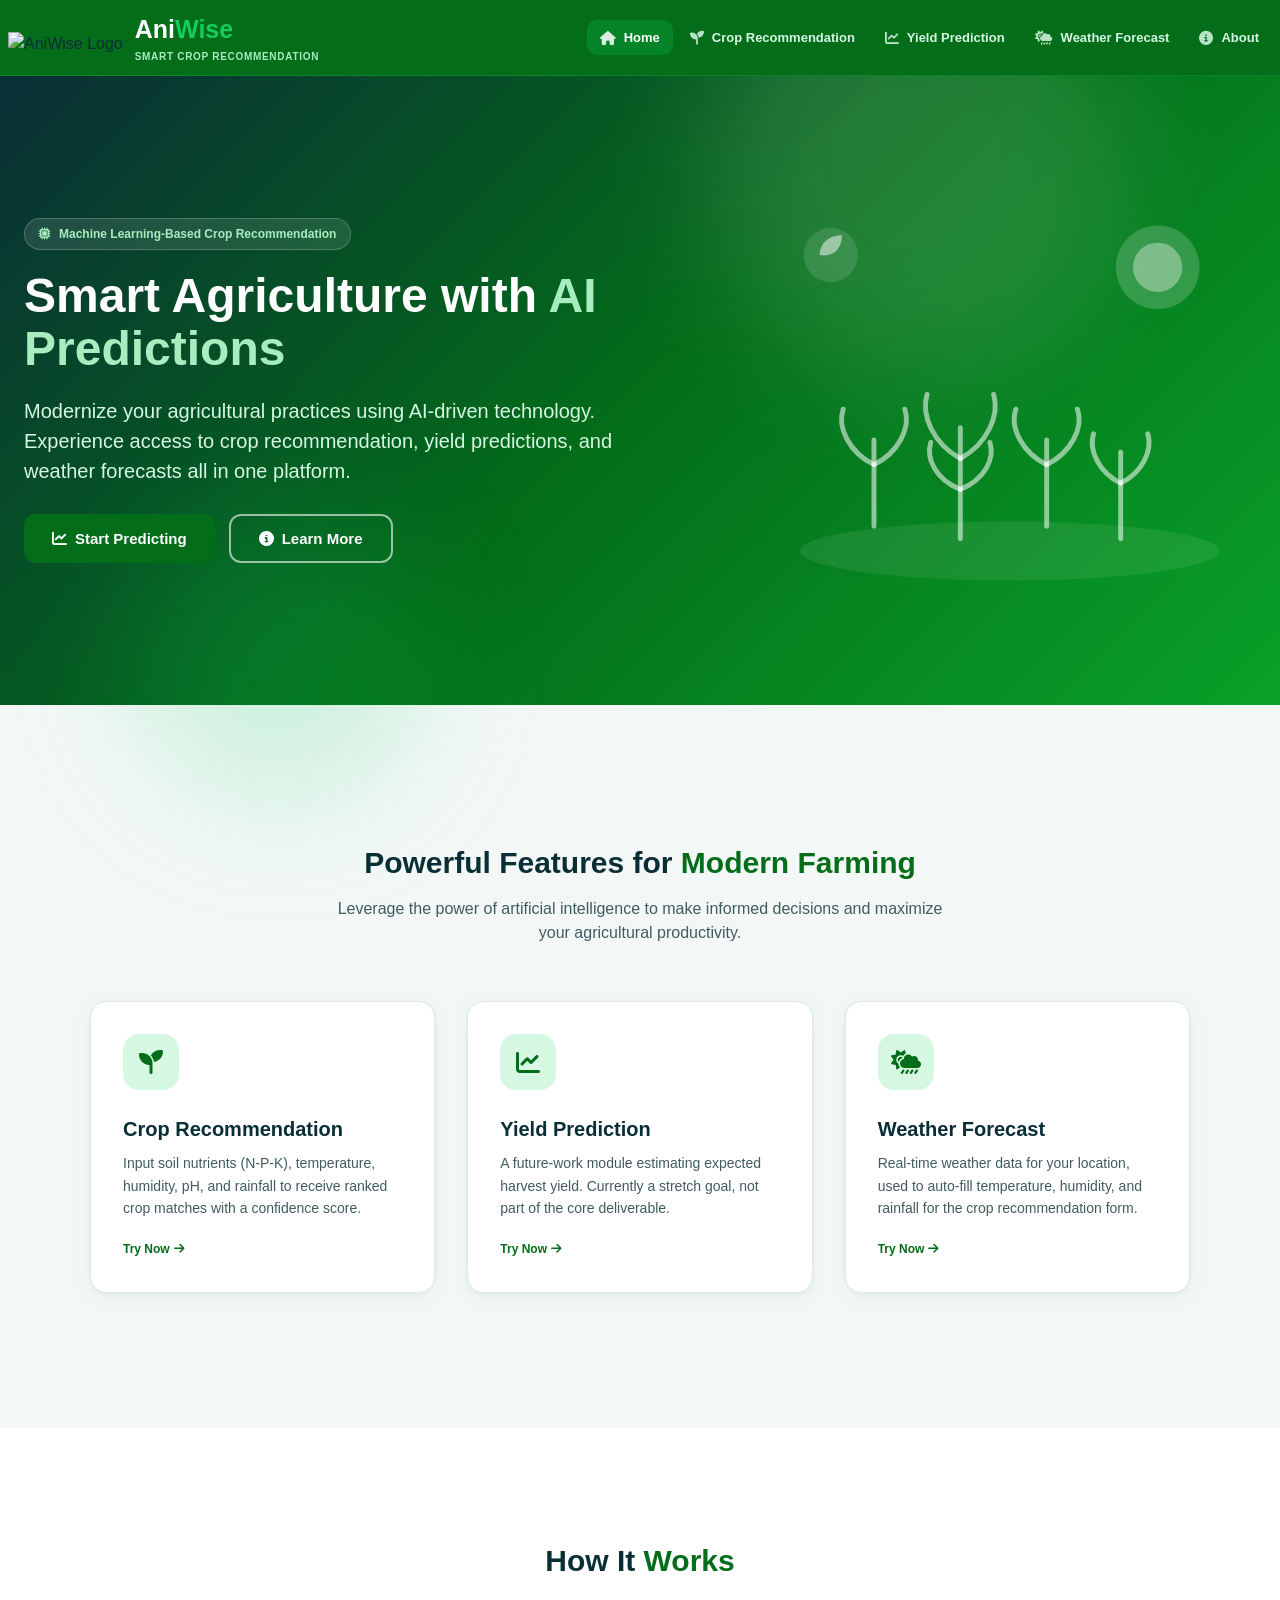
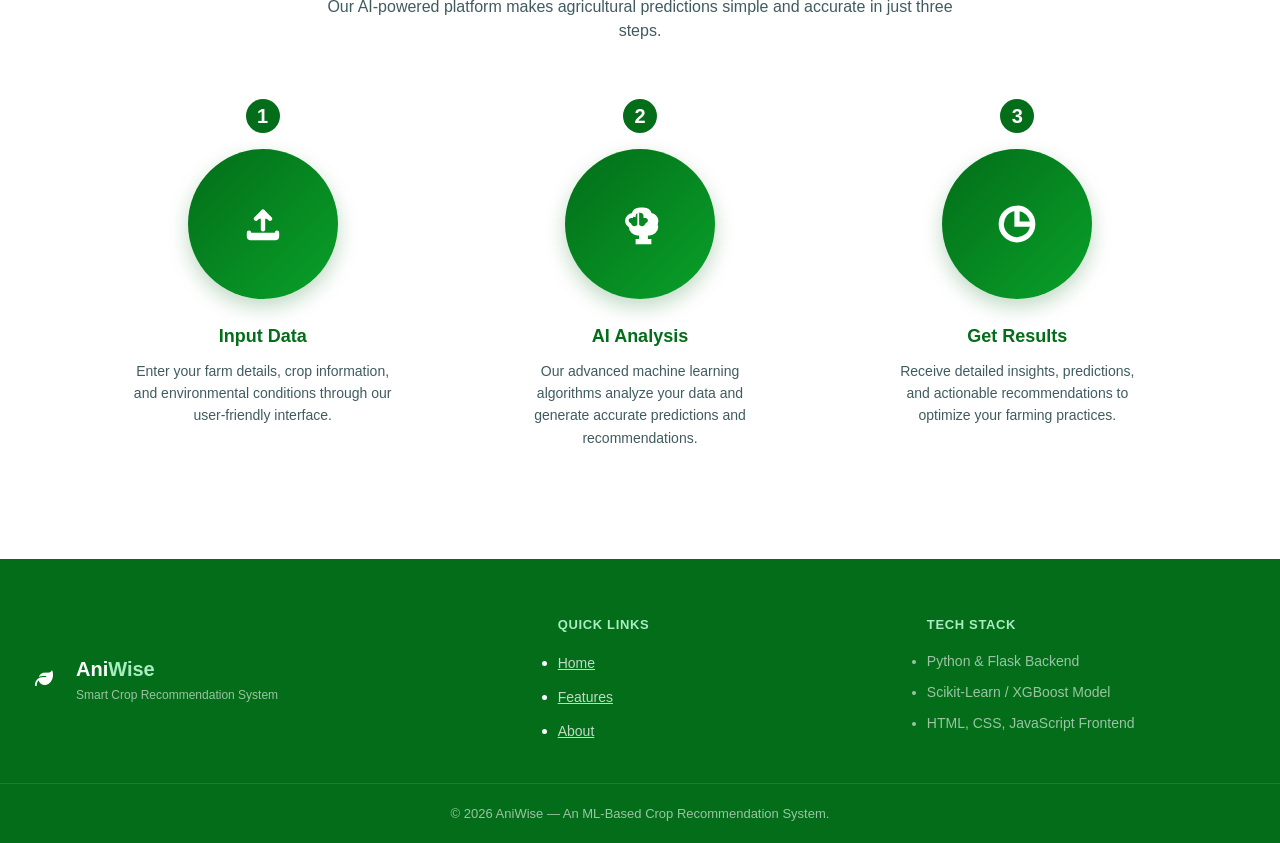
==== commit ce15c9ba: "Update color palette, redesign About page, adjust navbar and hero styling" ====
--- a/index.html
+++ b/index.html
@@ -26,7 +26,9 @@
 
             <!-- Logo + brand name -->
             <div class="brand">
-                <div class="brand-icon"><i class="fa-solid fa-leaf"></i></div>
+                <div class="brand-icon">
+                    <img src="images/sprout.png" alt="AniWise Logo">
+                </div>
                 <div>
                     <span class="brand-name">Ani<span class="brand-accent">Wise</span></span>
                     <span class="brand-tagline">Smart Crop Recommendation</span>
@@ -43,14 +45,15 @@
                 <a href="yield.html" class="nav-btn">
                     <i class="fa-solid fa-chart-line"></i>
                     Yield Prediction
-                    <a href="#weather-section" class="nav-btn">
-                        <i class="fa-solid fa-cloud-sun-rain"></i>
-                        Weather Forecast
-                    </a>
-                    <a href="about.html" class="nav-btn">
-                        <i class="fa-solid fa-circle-info"></i>
-                        About
-                    </a>
+                </a>
+                <a href="weather.html" class="nav-btn">
+                    <i class="fa-solid fa-cloud-sun-rain"></i>
+                    Weather Forecast
+                </a>
+                <a href="about.html" class="nav-btn">
+                    <i class="fa-solid fa-circle-info"></i>
+                    About
+                </a>
             </nav>
 
     </header>
@@ -175,7 +178,9 @@
                     </div>
                     <p>Real-time weather data for your location, used to auto-fill temperature, humidity, and rainfall
                         for the crop recommendation form.</p>
-                    <span class="feature-link">Try Now <i class="fa-solid fa-arrow-right"></i></span>
+                    <a href="weather.html">
+                        <span class="feature-link">Try Now <i class="fa-solid fa-arrow-right"></i></span>
+                    </a>
                 </div>
 
             </div>
--- a/css/main.css
+++ b/css/main.css
@@ -20,8 +20,8 @@
 
 body {
     font-family: -apple-system, "Segoe UI", Roboto, Arial, sans-serif;
-    color: #1e293b;
-    background-color: #f8fafc;
+    color: var(--color-jet-black);
+    background-color: var(--color-surface-muted);
     line-height: 1.5;
 }
 
@@ -38,29 +38,26 @@
    ========================================================================== */
 
 :root {
-    --agri-50: #f0fdf4;
-    --agri-100: #dcfce7;
-    --agri-200: #bbf7d0;
-    --agri-600: #16a34a;
-    --agri-700: #2e7d32;
-    --agri-800: #1b5e20;
-    --agri-900: #0f3913;
-
-    --slate-100: #f1f5f9;
-    --slate-200: #e2e8f0;
-    --slate-500: #64748b;
-    --slate-600: #475569;
-    --slate-700: #334155;
-    --slate-900: #0f172a;
-
-    --amber-100: #fef3c7;
-    --amber-800: #92400e;
-
-    --blue-100: #dbeafe;
-    --blue-800: #1e40af;
+    /* Brand palette */
+    --color-jet-black: #0a2e36;
+    --color-primary: #036d19;
+    --color-secondary: #14cc60;
+    --color-gradient: #09a129;
+    --color-highlight: #27fb6b;
+
+    /* Palette-derived surfaces and readable text tones */
+    --color-surface: #ffffff;
+    --color-surface-soft: #effcf3;
+    --color-surface-muted: #f3f8f7;
+    --color-primary-soft: #d6f8e2;
+    --color-primary-muted: #a7edc0;
+    --color-border: #dce8e4;
+    --color-text-muted: #63787a;
+    --color-text-secondary: #405b60;
+    --color-text-strong: #25464d;
 
     --card-shadow:
-        0 4px 20px -2px rgba(46, 125, 50, 0.08),
+        0 4px 20px -2px rgba(3, 109, 25, 0.08),
         0 2px 6px -1px rgba(0, 0, 0, 0.04);
 }
 
@@ -86,10 +83,10 @@
     top: 0;
     z-index: 50;
 
-    background: rgba(255, 255, 255, 0.95);
+    background: var(--color-primary);
     backdrop-filter: blur(6px);
 
-    border-bottom: 1px solid var(--slate-200);
+    border-bottom: 1px solid rgba(20, 204, 96, 0.28);
 }
 
 .header-inner {
@@ -108,30 +105,29 @@
     cursor: pointer;
 }
 
-.brand-icon {
-    width: 51px;
-    height: 51px;
-
-    border-radius: 12px;
-
-    background: var(--agri-700);
-    color: white;
-
-    display: flex;
-    align-items: center;
-    justify-content: center;
-
-    font-size: 20px;
-}
+.brand-static {
+    cursor: default;
+}
+
+
+
+.brand-icon img {
+    width: 40px;
+    /* adjust size as needed */
+    height: 40px;
+    margin-top: 12px;
+}
+
 
 .brand-name {
     font-size: 25px;
     font-weight: 775;
-    color: var(--agri-900);
-}
+    color: white;
+}
+
 
 .brand-accent {
-    color: var(--agri-700);
+    color: var(--color-secondary);
 }
 
 .brand-tagline {
@@ -141,7 +137,7 @@
     text-transform: uppercase;
     font-weight: 700;
 
-    color: var(--agri-600);
+    color: var(--color-primary-muted);
 
     letter-spacing: 0.07em;
 }
@@ -166,7 +162,7 @@
     white-space: nowrap;
     text-decoration: none;
 
-    color: var(--slate-600);
+    color: var(--color-primary-soft);
 
     font-size: 13px;
     font-weight: 600;
@@ -177,11 +173,11 @@
 }
 
 .nav-btn:hover {
-    color: var(--agri-700);
-
-    background-color: var(--agri-100);
-
-    border-color: rgba(22, 101, 52, 0.08);
+    color: white;
+
+    background-color: rgba(20, 204, 96, 0.18);
+
+    border-color: rgba(39, 251, 107, 0.28);
 
     transform: translateY(-1px);
 }
@@ -192,8 +188,8 @@
 }
 
 .nav-btn-active {
-    color: var(--agri-800);
-    background-color: var(--agri-50);
+    color: white;
+    background-color: rgba(20, 204, 96, 0.24);
 }
 
 
@@ -219,23 +215,24 @@
 }
 
 .btn-primary {
-    background-color: var(--agri-700);
+    background-color: var(--color-primary);
     color: white;
 }
 
 .btn-primary:hover {
-    background-color: var(--agri-800);
+    background-color: var(--color-secondary);
+    box-shadow: 0 0 0 3px rgba(39, 251, 107, 0.18);
 }
 
 .btn-white {
     background-color: white;
-    color: var(--agri-900);
+    color: var(--color-jet-black);
 
     box-shadow: 0 4px 14px rgba(0, 0, 0, 0.15);
 }
 
 .btn-white:hover {
-    background-color: var(--agri-50);
+    background-color: var(--color-surface-soft);
 }
 
 .btn-outline {
@@ -264,9 +261,9 @@
     position: relative;
 
     background: linear-gradient(135deg,
-            var(--agri-900) 0%,
-            var(--agri-800) 50%,
-            var(--agri-700) 100%);
+            var(--color-jet-black) 0%,
+            var(--color-primary) 50%,
+            var(--color-gradient) 100%);
 
     color: white;
 
@@ -297,7 +294,7 @@
     width: 300px;
     height: 300px;
 
-    background: rgba(187, 247, 208, 0.15);
+    background: rgba(20, 204, 96, 0.16);
 
     bottom: -100px;
     left: 10%;
@@ -332,7 +329,7 @@
     font-size: 12px;
     font-weight: 600;
 
-    color: var(--agri-200);
+    color: var(--color-primary-muted);
 
     margin-bottom: 20px;
 }
@@ -347,14 +344,14 @@
 }
 
 .hero-title-accent {
-    color: var(--agri-200);
+    color: var(--color-primary-muted);
 }
 
 .hero-subtitle {
     font-size: 20px;
     font-weight: 300;
 
-    color: #e2e8f0;
+    color: var(--color-primary-soft);
 
     max-width: 600px;
 
@@ -413,7 +410,7 @@
 
     font-size: 22px;
 
-    color: var(--agri-200);
+    color: var(--color-primary-muted);
 
     margin: 0 auto 12px;
 }
@@ -426,7 +423,7 @@
 .stat-label {
     font-size: 12px;
 
-    color: #cbd5e1;
+    color: var(--color-primary-muted);
 
     margin-top: 4px;
 }
@@ -452,17 +449,17 @@
     font-size: 30px;
     font-weight: 800;
 
-    color: var(--slate-900);
+    color: var(--color-jet-black);
 }
 
 .section-heading p {
     margin-top: 12px;
 
-    color: var(--slate-600);
+    color: var(--color-text-secondary);
 }
 
 .section-heading-accent {
-    color: var(--agri-700);
+    color: var(--color-primary);
 }
 
 .features-grid {
@@ -486,7 +483,7 @@
 
     border-radius: 16px;
 
-    border: 1px solid var(--slate-200);
+    border: 1px solid var(--color-border);
 
     box-shadow: var(--card-shadow);
 
@@ -503,9 +500,9 @@
     width: 56px;
     height: 56px;
 
-    background: var(--agri-100);
-
-    color: var(--agri-700);
+    background: var(--color-primary-soft);
+
+    color: var(--color-primary);
 
     border-radius: 16px;
 
@@ -522,7 +519,7 @@
     font-size: 20px;
     font-weight: 700;
 
-    color: var(--slate-900);
+    color: var(--color-jet-black);
 
     margin-bottom: 8px;
 }
@@ -543,7 +540,7 @@
 .feature-card p {
     font-size: 14px;
 
-    color: var(--slate-600);
+    color: var(--color-text-secondary);
 
     line-height: 1.6;
 
@@ -554,7 +551,7 @@
     font-size: 12px;
     font-weight: 700;
 
-    color: var(--agri-700);
+    color: var(--color-primary);
 
     display: inline-flex;
     align-items: center;
@@ -584,14 +581,14 @@
     border-radius: 999px;
 }
 
-.badge-amber {
-    background: var(--amber-100);
-    color: var(--amber-800);
-}
-
-.badge-blue {
-    background: var(--blue-100);
-    color: var(--blue-800);
+.badge-secondary {
+    background: var(--color-primary-soft);
+    color: var(--color-primary);
+}
+
+.badge-muted {
+    background: var(--color-surface-soft);
+    color: var(--color-primary);
 }
 
 
@@ -617,13 +614,13 @@
     font-size: 30px;
     font-weight: 800;
 
-    color: var(--slate-900);
+    color: var(--color-jet-black);
 }
 
 .about .section-header p {
     margin-top: 12px;
 
-    color: var(--slate-600);
+    color: var(--color-text-secondary);
 }
 
 .steps-container {
@@ -652,7 +649,7 @@
     width: 34px;
     height: 34px;
 
-    background: var(--agri-700);
+    background: var(--color-primary);
 
     color: white;
 
@@ -673,10 +670,10 @@
     height: 150px;
 
     background: linear-gradient(135deg,
-            var(--agri-600) 0%,
-            var(--agri-900) 100%);
-
-    box-shadow: 0 8px 20px rgba(69, 26, 3, 0.25);
+            var(--color-primary) 0%,
+            var(--color-gradient) 100%);
+
+    box-shadow: 0 8px 20px rgba(3, 109, 25, 0.25);
 
     border-radius: 50%;
 
@@ -699,7 +696,7 @@
     font-size: 18px;
     font-weight: 700;
 
-    color: var(--agri-700);
+    color: var(--color-primary);
 
     margin-bottom: 10px;
 }
@@ -707,7 +704,7 @@
 .step-description {
     font-size: 14px;
 
-    color: var(--slate-600);
+    color: var(--color-text-secondary);
 
     line-height: 1.6;
 
@@ -720,8 +717,8 @@
    ========================================================================== */
 
 .site-footer {
-    background: var(--agri-900);
-
+    background: var(--color-primary);
+    backdrop-filter: blur(6px);
     color: white;
 
     padding: 56px 0 0;
@@ -750,7 +747,7 @@
     width: 40px;
     height: 40px;
 
-    background: var(--agri-700);
+    background: var(--color-primary);
 
     border-radius: 12px;
 
@@ -771,7 +768,7 @@
 }
 
 .footer-brand-accent {
-    color: var(--agri-200);
+    color: var(--color-primary-muted);
 }
 
 .footer-tagline {
@@ -789,7 +786,7 @@
 
     letter-spacing: 0.05em;
 
-    color: var(--agri-200);
+    color: var(--color-primary-muted);
 
     margin-bottom: 16px;
 }
